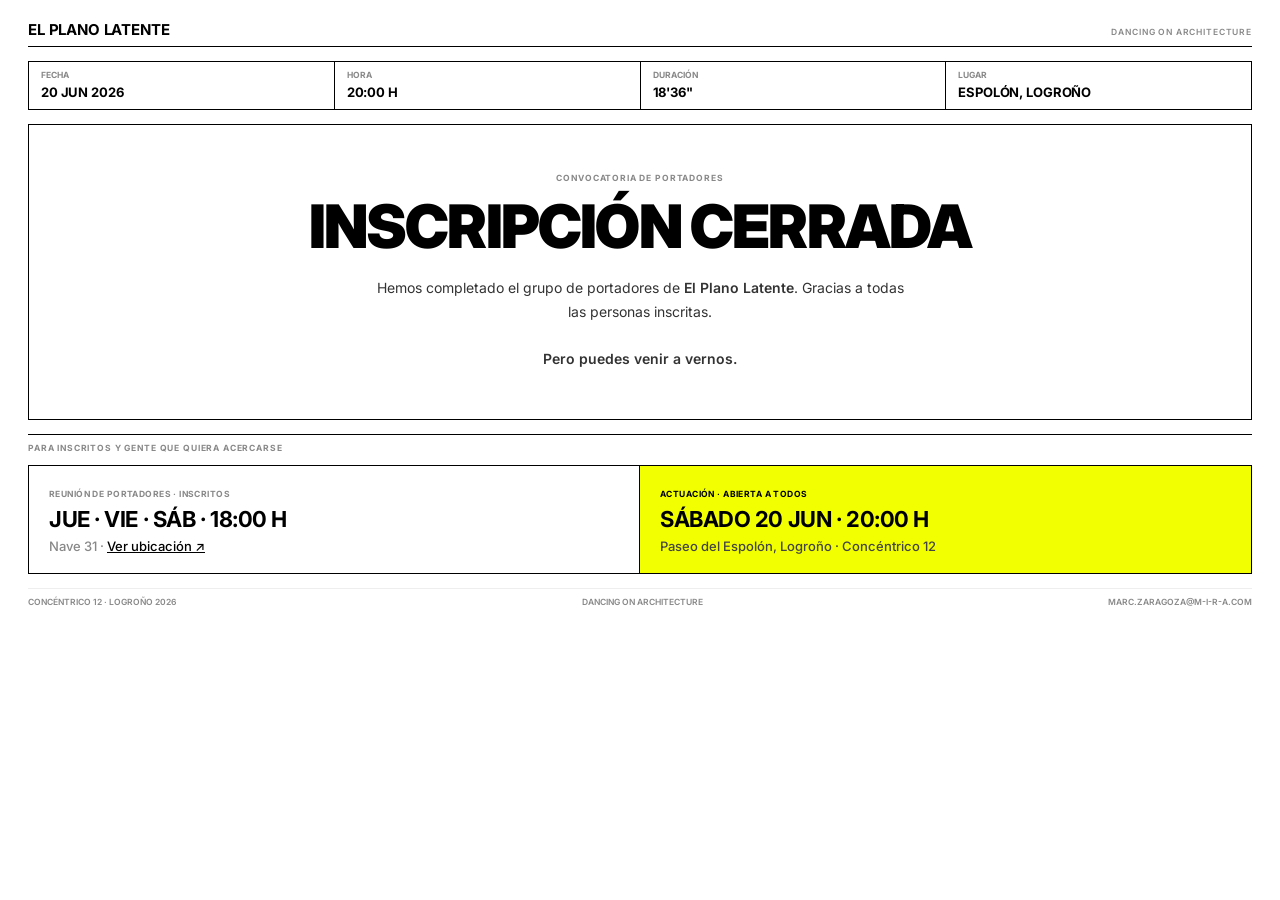
==== inscripcion.html @ 040c135f "Update inscripcion.html cambio a cerrado" ====
<!DOCTYPE html>
<html lang="es">
<head>
  <meta charset="UTF-8"/>
  <meta name="viewport" content="width=device-width, initial-scale=1.0"/>
  <title>EL PLANO LATENTE | Inscripción cerrada</title>
  <meta name="description" content="Concéntrico 12 · 20 junio 2026 · Paseo del Espolón, Logroño"/>
  <link href="https://fonts.googleapis.com/css2?family=Inter:wght@400;500;600;700;900&display=swap" rel="stylesheet">
  <style>
    :root {
      --bg: #ffffff;
      --black: #000000;
      --gray: #888888;
      --accent: #f2ff00;
      --grid-gap: 16px;
      --size-title: 15px;
      --size-meta: 8.5px;
      --size-body: 13px;
    }

    *, *::before, *::after { box-sizing: border-box; margin: 0; padding: 0; }

    html, body { height: 100%; }
    body {
      background: var(--bg);
      color: var(--black);
      font-family: 'Inter', sans-serif;
      font-size: var(--size-body);
      line-height: 1.35;
      padding: 20px 28px;
      -webkit-font-smoothing: antialiased;
      min-height: 100vh;
    }

    .grid {
      display: grid;
      grid-template-columns: repeat(12, 1fr);
      column-gap: var(--grid-gap);
      max-width: 1400px;
      margin: 0 auto;
    }

    /* ── HEADER ── */
    header {
      grid-column: 1 / span 12;
      display: flex;
      justify-content: space-between;
      align-items: baseline;
      margin-bottom: 14px;
      border-bottom: 1px solid var(--black);
      padding-bottom: 6px;
    }
    header h1 {
      font-size: var(--size-title);
      font-weight: 700;
      text-transform: uppercase;
      letter-spacing: -0.01em;
    }
    header a {
      font-size: var(--size-meta);
      font-weight: 600;
      text-transform: uppercase;
      letter-spacing: 0.1em;
      text-decoration: none;
      color: var(--gray);
    }
    header a:hover { color: var(--black); }

    /* ── EVENT META ── */
    .event-meta {
      grid-column: 1 / span 12;
      display: flex;
      margin-bottom: 14px;
      border: 1px solid var(--black);
    }
    .meta-cell {
      flex: 1;
      padding: 8px 12px;
      border-right: 1px solid var(--black);
    }
    .meta-cell:last-child { border-right: none; }
    .meta-key {
      font-size: var(--size-meta);
      font-weight: 700;
      text-transform: uppercase;
      color: var(--gray);
      display: block;
      margin-bottom: 2px;
    }
    .meta-val {
      font-size: 13px;
      font-weight: 700;
      text-transform: uppercase;
      letter-spacing: -0.01em;
    }

    /* ── NOTICE ── */
    .notice {
      grid-column: 1 / span 12;
      border: 1px solid var(--black);
      padding: 48px 32px;
      text-align: center;
      margin-bottom: 14px;
    }
    .notice-meta {
      font-size: var(--size-meta);
      font-weight: 700;
      text-transform: uppercase;
      letter-spacing: 0.1em;
      color: var(--gray);
      margin-bottom: 14px;
    }
    .notice-headline {
      font-size: clamp(34px, 6vw, 60px);
      font-weight: 900;
      letter-spacing: -0.03em;
      line-height: 0.92;
      text-transform: uppercase;
      margin-bottom: 22px;
    }
    .notice-sub {
      font-size: 14px;
      line-height: 1.7;
      color: #333;
      max-width: 540px;
      margin: 0 auto;
      font-weight: 400;
    }
    .notice-sub strong { font-weight: 600; }

    /* ── SECTION HEAD ── */
    .section-head {
      grid-column: 1 / span 12;
      font-size: var(--size-meta);
      font-weight: 700;
      text-transform: uppercase;
      letter-spacing: 0.1em;
      color: var(--gray);
      border-top: 1px solid var(--black);
      padding-top: 8px;
      margin-bottom: 10px;
    }

    /* ── CALENDAR ── */
    .cal {
      grid-column: 1 / span 12;
      display: grid;
      grid-template-columns: 1fr 1fr;
      border: 1px solid var(--black);
      margin-bottom: 14px;
    }
    .cal-card {
      padding: 18px 20px;
      border-right: 1px solid var(--black);
    }
    .cal-card:last-child { border-right: none; }
    .cal-card.accent { background: var(--accent); }
    .cal-tag {
      display: inline-block;
      font-size: var(--size-meta);
      font-weight: 700;
      text-transform: uppercase;
      letter-spacing: 0.05em;
      color: var(--gray);
      margin-bottom: 8px;
    }
    .cal-card.accent .cal-tag { color: var(--black); }
    .cal-when {
      font-size: clamp(17px, 2.6vw, 22px);
      font-weight: 700;
      text-transform: uppercase;
      letter-spacing: -0.02em;
      line-height: 1.05;
      margin-bottom: 6px;
    }
    .cal-where {
      font-size: 13px;
      font-weight: 500;
      color: var(--gray);
      line-height: 1.4;
    }
    .cal-card.accent .cal-where { color: #444; }
    .cal-where a { color: var(--black); text-decoration: underline; }

    /* ── FOOTER ── */
    footer {
      grid-column: 1 / span 12;
      border-top: 1px solid #eee;
      padding-top: 8px;
      display: flex;
      justify-content: space-between;
      gap: 16px;
      font-size: var(--size-meta);
      font-weight: 600;
      text-transform: uppercase;
      color: var(--gray);
      flex-wrap: wrap;
    }
    footer a, footer span {
      color: var(--gray);
      text-decoration: none;
    }
    footer a:hover, footer span:hover { color: var(--black); }

    /* ── MOBILE ── */
    @media (max-width: 900px) {
      body { padding: 16px; }
      .grid { display: block; }
      .event-meta { flex-wrap: wrap; }
      .meta-cell { flex: 1 1 50%; border-bottom: 1px solid var(--black); }
      .meta-cell:nth-child(2) { border-right: none; }
      .meta-cell:last-child { border-bottom: none; flex: 1 1 100%; border-right: none; }
      .notice { padding: 36px 22px; }
      .cal { grid-template-columns: 1fr; }
      .cal-card { border-right: none; border-bottom: 1px solid var(--black); }
      .cal-card:last-child { border-bottom: none; }
      footer { font-size: 8px; }
    }
  </style>
</head>
<body>
<div class="grid">

  <header>
    <h1>El Plano Latente</h1>
    <a href="https://dancing-on-architecture.org">Dancing on Architecture</a>
  </header>

  <div class="event-meta">
    <div class="meta-cell"><span class="meta-key">Fecha</span><span class="meta-val">20 Jun 2026</span></div>
    <div class="meta-cell"><span class="meta-key">Hora</span><span class="meta-val">20:00 h</span></div>
    <div class="meta-cell"><span class="meta-key">Duración</span><span class="meta-val">18'36"</span></div>
    <div class="meta-cell"><span class="meta-key">Lugar</span><span class="meta-val">Espolón, Logroño</span></div>
  </div>

  <div class="notice">
    <div class="notice-meta">Convocatoria de portadores</div>
    <div class="notice-headline">Inscripción cerrada</div>
    <p class="notice-sub">
      Hemos completado el grupo de portadores de <strong>El Plano Latente</strong>.
      Gracias a todas las personas inscritas.<br><br>
      <strong>Pero puedes venir a vernos.</strong>
    </p>
  </div>

  <div class="section-head">Para inscritos y gente que quiera acercarse</div>

  <div class="cal">
    <div class="cal-card">
      <span class="cal-tag">Reunión de portadores · Inscritos</span>
      <div class="cal-when">Jue · Vie · Sáb · 18:00 h</div>
      <div class="cal-where">Nave 31 · <a href="https://maps.app.goo.gl/hXmmwN7nHESbYDYY7" target="_blank" rel="noopener">Ver ubicación ↗</a></div>
    </div>
    <div class="cal-card accent">
      <span class="cal-tag">Actuación · Abierta a todos</span>
      <div class="cal-when">Sábado 20 jun · 20:00 h</div>
      <div class="cal-where">Paseo del Espolón, Logroño · Concéntrico 12</div>
    </div>
  </div>

  <footer>
    <span>Concéntrico 12 · Logroño 2026</span>
    <a href="https://dancing-on-architecture.org" target="_blank">Dancing on Architecture</a>
    <a href="mailto:marc.zaragoza@m-i-r-a.com">marc.zaragoza@m-i-r-a.com</a>
  </footer>

</div>
</body>
</html>
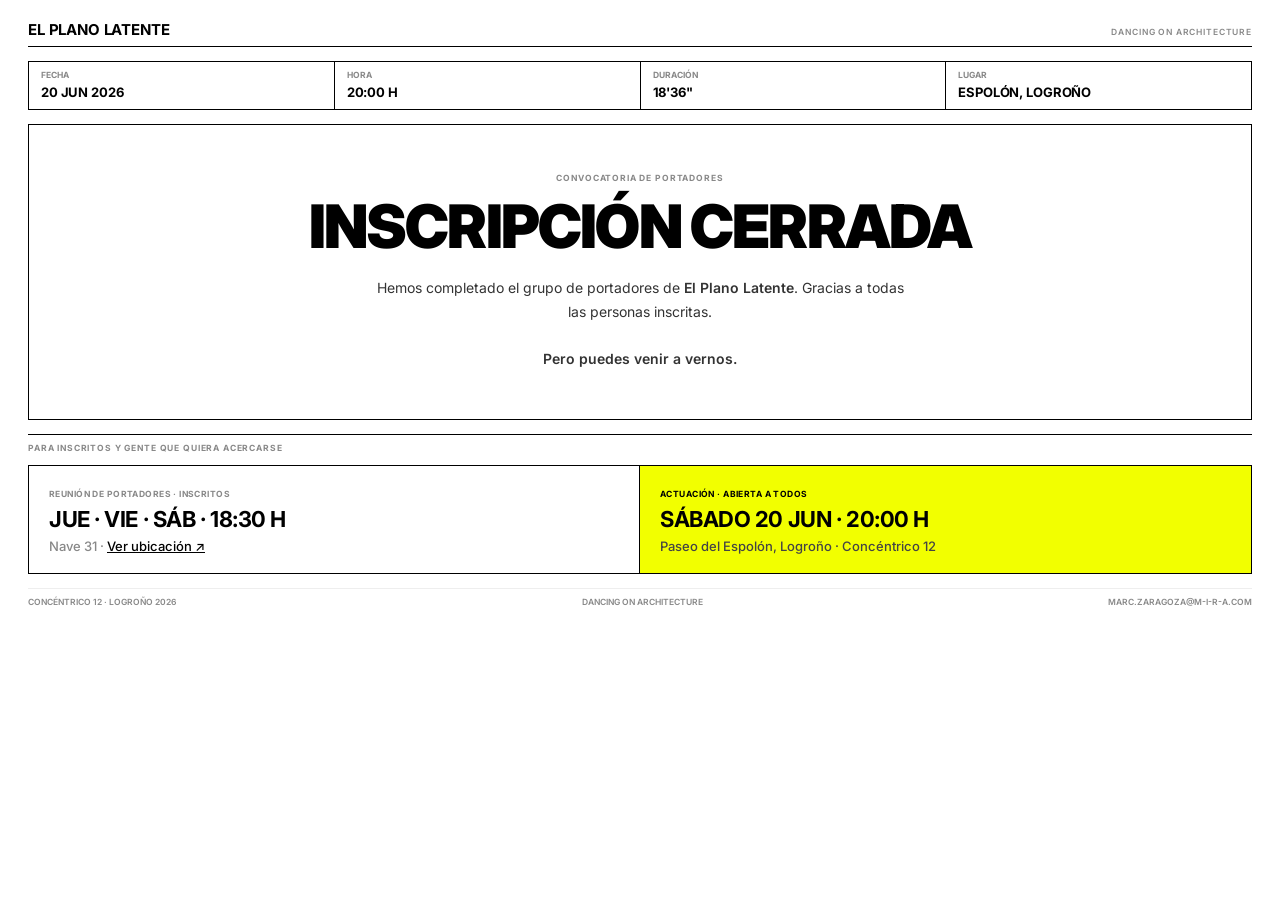
==== commit 2fb6e086: "Update inscripcion.html" ====
--- a/inscripcion.html
+++ b/inscripcion.html
@@ -248,7 +248,7 @@
   <div class="cal">
     <div class="cal-card">
       <span class="cal-tag">Reunión de portadores · Inscritos</span>
-      <div class="cal-when">Jue · Vie · Sáb · 18:00 h</div>
+      <div class="cal-when">Jue · Vie · Sáb · 18:30 h</div>
       <div class="cal-where">Nave 31 · <a href="https://maps.app.goo.gl/hXmmwN7nHESbYDYY7" target="_blank" rel="noopener">Ver ubicación ↗</a></div>
     </div>
     <div class="cal-card accent">
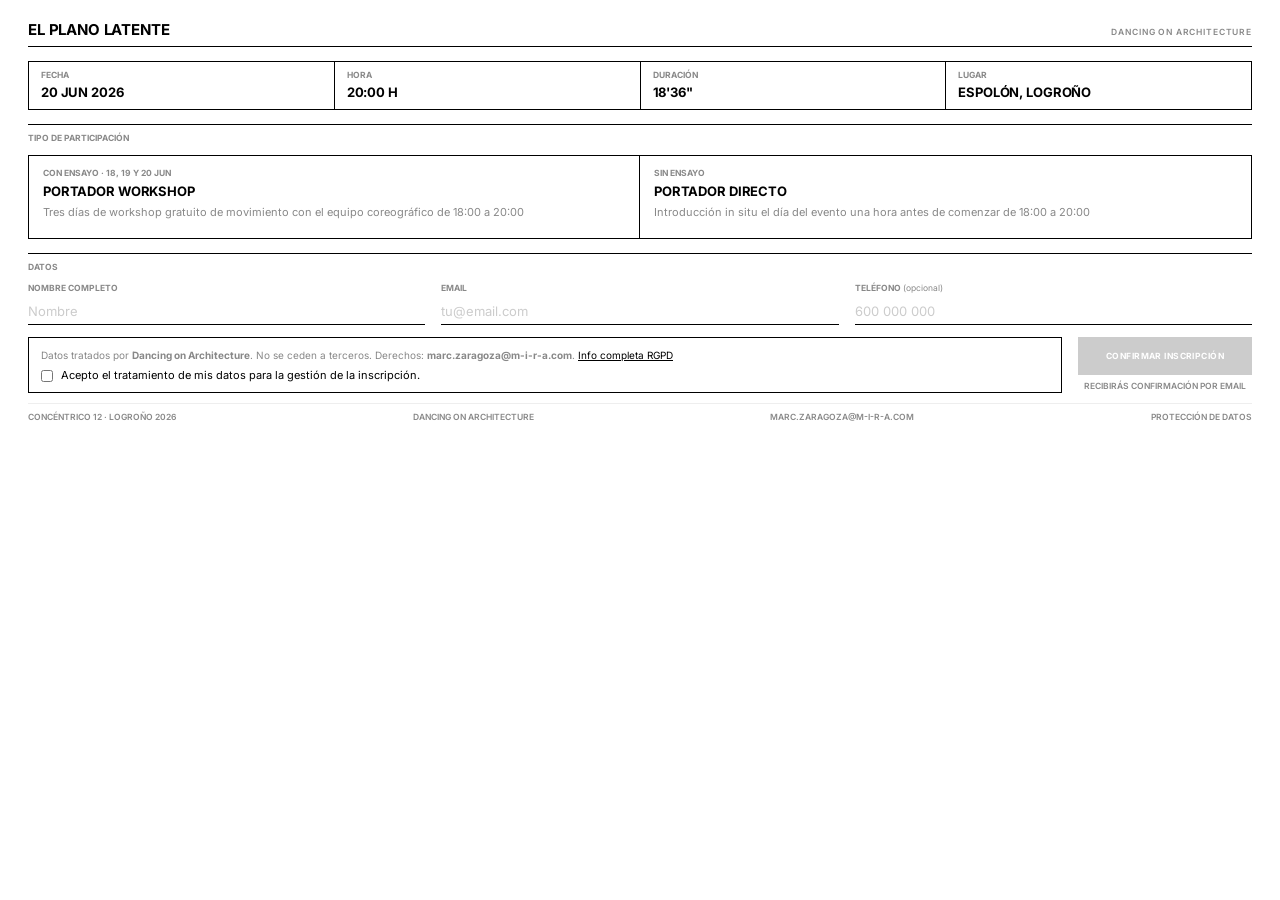
==== commit 5d133249: "Update inscripcion.html back" ====
--- a/inscripcion.html
+++ b/inscripcion.html
@@ -3,8 +3,14 @@
 <head>
   <meta charset="UTF-8"/>
   <meta name="viewport" content="width=device-width, initial-scale=1.0"/>
-  <title>EL PLANO LATENTE | Inscripción cerrada</title>
-  <meta name="description" content="Concéntrico 12 · 20 junio 2026 · Paseo del Espolón, Logroño"/>
+  <title>EL PLANO LATENTE | Portadores</title>
+  <meta name="description" content="Inscripción — Concéntrico 12 · 20 junio 2026 · Paseo del Espolón, Logroño"/>
+  <script>
+    const APPS_SCRIPT_URL = 'https://script.google.com/macros/s/AKfycbybswPKCXy6CXrxWcbvGqTxbf-0scex8agmrEouH7nGbx5sKmSL0A-WJOlYk0o5Iak/exec';
+    const RESPONSABLE = { nombre:'Marc Zaragoza', org:'Dancing on Architecture', email:'marc.zaragoza@m-i-r-a.com', dir:'Barcelona, España' };
+    const MAX_PLAZAS = 100;
+    const FECHAS_WORKSHOP = '19 y 20 de junio';
+  </script>
   <link href="https://fonts.googleapis.com/css2?family=Inter:wght@400;500;600;700;900&display=swap" rel="stylesheet">
   <style>
     :root {
@@ -94,93 +100,233 @@
       letter-spacing: -0.01em;
     }
 
-    /* ── NOTICE ── */
-    .notice {
+    /* ── SECTION HEAD ── */
+    .section-head {
+      font-size: var(--size-meta);
+      font-weight: 700;
+      text-transform: uppercase;
+      color: var(--gray);
+      border-top: 1px solid var(--black);
+      padding-top: 8px;
+      margin-bottom: 10px;
+    }
+
+    /* ── TYPE CARDS ── */
+    .type-wrap {
+      grid-column: 1 / span 12;
+      margin-bottom: 14px;
+    }
+    .type-row {
+      display: grid;
+      grid-template-columns: 1fr 1fr;
+      border: 1px solid var(--black);
+    }
+    .type-card {
+      padding: 12px 14px;
+      border-right: 1px solid var(--black);
+      cursor: pointer;
+      transition: background 0.15s;
+    }
+    .type-card:last-child { border-right: none; }
+    .type-card:hover { background: #f8f8f8; }
+    .type-card.sel { background: var(--black); }
+
+    .tc-tag {
+      font-size: var(--size-meta);
+      font-weight: 700;
+      text-transform: uppercase;
+      color: var(--gray);
+      display: block;
+      margin-bottom: 4px;
+    }
+    .tc-name {
+      font-size: 13px;
+      font-weight: 700;
+      text-transform: uppercase;
+      letter-spacing: -0.01em;
+      margin-bottom: 4px;
+    }
+    .type-card.sel .tc-name { color: #fff; }
+    .tc-desc {
+      font-size: 11px;
+      color: var(--gray);
+      line-height: 1.35;
+      margin-bottom: 6px;
+    }
+    .type-card.sel .tc-desc { color: #aaa; }
+    .tc-gift {
+      display: inline-block;
+      background: var(--accent);
+      padding: 1px 6px;
+      font-size: var(--size-meta);
+      font-weight: 700;
+      text-transform: uppercase;
+      letter-spacing: 0.05em;
+      color: var(--black);
+    }
+
+    /* ── FIELDS ── */
+    .form-block {
+      grid-column: 1 / span 12;
+      margin-bottom: 12px;
+    }
+    .fields-row {
+      display: grid;
+      grid-template-columns: 1fr 1fr 1fr;
+      gap: 16px;
+    }
+    .field-label {
+      display: block;
+      font-size: var(--size-meta);
+      font-weight: 700;
+      text-transform: uppercase;
+      color: var(--gray);
+      margin-bottom: 3px;
+    }
+    .field-label .opt { color: var(--gray); font-weight: 400; text-transform: none; letter-spacing: 0; }
+
+    input[type=text], input[type=email], input[type=tel] {
+      width: 100%;
+      background: transparent;
+      border: none;
+      border-bottom: 1px solid var(--black);
+      color: var(--black);
+      font-family: 'Inter', sans-serif;
+      font-size: var(--size-body);
+      font-weight: 400;
+      padding: 5px 0;
+      outline: none;
+    }
+    input::placeholder { color: #ccc; }
+
+    /* ── CONSENT + SUBMIT ── */
+    .bottom-row {
+      grid-column: 1 / span 12;
+      display: grid;
+      grid-template-columns: 1fr auto;
+      gap: 16px;
+      align-items: stretch;
+      margin-bottom: 10px;
+    }
+
+    .consent-wrap {
+      border: 1px solid var(--black);
+      padding: 10px 12px;
+      display: flex;
+      flex-direction: column;
+      justify-content: space-between;
+      gap: 6px;
+    }
+    .consent-text {
+      font-size: 10px;
+      color: var(--gray);
+      line-height: 1.4;
+    }
+    .consent-text a { color: var(--black); text-decoration: underline; cursor: pointer; }
+    .check-row { display: flex; align-items: flex-start; gap: 8px; cursor: pointer; }
+    .check-row input[type=checkbox] { width: 12px; height: 12px; margin-top: 2px; flex-shrink: 0; accent-color: var(--black); cursor: pointer; }
+    .check-text { font-size: 11px; color: var(--black); line-height: 1.35; }
+
+    .submit-wrap {
+      display: flex;
+      flex-direction: column;
+      justify-content: center;
+      align-items: stretch;
+      gap: 6px;
+    }
+    .btn-submit {
+      background: var(--black);
+      border: none;
+      color: #fff;
+      font-family: 'Inter', sans-serif;
+      font-size: var(--size-meta);
+      font-weight: 700;
+      text-transform: uppercase;
+      letter-spacing: 0.05em;
+      padding: 14px 28px;
+      cursor: pointer;
+      transition: background 0.2s;
+      white-space: nowrap;
+    }
+    .btn-submit:hover:not(:disabled) { background: #333; }
+    .btn-submit:disabled { background: #ccc; cursor: not-allowed; }
+    .submit-note {
+      font-size: var(--size-meta);
+      font-weight: 600;
+      text-transform: uppercase;
+      color: var(--gray);
+      text-align: center;
+    }
+
+    /* ── ERR ── */
+    .err {
+      font-size: var(--size-meta);
+      font-weight: 700;
+      text-transform: uppercase;
+      color: #c00;
+      margin-top: 2px;
+      display: none;
+    }
+
+    /* ── STATES ── */
+    #state-sending, #state-ok, #state-error { display: none; }
+    .state-block {
       grid-column: 1 / span 12;
       border: 1px solid var(--black);
-      padding: 48px 32px;
+      padding: 40px 32px;
       text-align: center;
-      margin-bottom: 14px;
-    }
-    .notice-meta {
-      font-size: var(--size-meta);
-      font-weight: 700;
-      text-transform: uppercase;
-      letter-spacing: 0.1em;
-      color: var(--gray);
-      margin-bottom: 14px;
-    }
-    .notice-headline {
-      font-size: clamp(34px, 6vw, 60px);
+      margin-bottom: 12px;
+    }
+    .state-meta {
+      font-size: var(--size-meta);
+      font-weight: 700;
+      text-transform: uppercase;
+      color: var(--gray);
+      margin-bottom: 10px;
+    }
+    .ok-headline {
+      font-size: clamp(32px, 5vw, 48px);
       font-weight: 900;
       letter-spacing: -0.03em;
-      line-height: 0.92;
-      text-transform: uppercase;
-      margin-bottom: 22px;
-    }
-    .notice-sub {
+      line-height: 0.95;
+      text-transform: uppercase;
+      margin: 18px 0 14px;
+    }
+    .ok-body {
       font-size: 14px;
       line-height: 1.7;
       color: #333;
-      max-width: 540px;
-      margin: 0 auto;
+      max-width: 520px;
+      margin: 0 auto 20px;
       font-weight: 400;
     }
-    .notice-sub strong { font-weight: 600; }
-
-    /* ── SECTION HEAD ── */
-    .section-head {
-      grid-column: 1 / span 12;
-      font-size: var(--size-meta);
-      font-weight: 700;
-      text-transform: uppercase;
+    .ok-body strong { font-weight: 600; }
+    .ok-meta {
+      font-size: var(--size-meta);
+      font-weight: 700;
+      text-transform: uppercase;
+      color: var(--gray);
       letter-spacing: 0.1em;
-      color: var(--gray);
-      border-top: 1px solid var(--black);
-      padding-top: 8px;
-      margin-bottom: 10px;
-    }
-
-    /* ── CALENDAR ── */
-    .cal {
-      grid-column: 1 / span 12;
-      display: grid;
-      grid-template-columns: 1fr 1fr;
-      border: 1px solid var(--black);
-      margin-bottom: 14px;
-    }
-    .cal-card {
-      padding: 18px 20px;
-      border-right: 1px solid var(--black);
-    }
-    .cal-card:last-child { border-right: none; }
-    .cal-card.accent { background: var(--accent); }
-    .cal-tag {
+    }
+    .ws-ok {
       display: inline-block;
+      background: var(--accent);
+      padding: 4px 12px;
       font-size: var(--size-meta);
       font-weight: 700;
       text-transform: uppercase;
       letter-spacing: 0.05em;
-      color: var(--gray);
-      margin-bottom: 8px;
-    }
-    .cal-card.accent .cal-tag { color: var(--black); }
-    .cal-when {
-      font-size: clamp(17px, 2.6vw, 22px);
-      font-weight: 700;
-      text-transform: uppercase;
-      letter-spacing: -0.02em;
-      line-height: 1.05;
-      margin-bottom: 6px;
-    }
-    .cal-where {
-      font-size: 13px;
-      font-weight: 500;
-      color: var(--gray);
-      line-height: 1.4;
-    }
-    .cal-card.accent .cal-where { color: #444; }
-    .cal-where a { color: var(--black); text-decoration: underline; }
+      margin-top: 14px;
+    }
+    .spinner {
+      width: 20px; height: 20px;
+      border: 2px solid #eee;
+      border-top-color: var(--black);
+      border-radius: 50%;
+      animation: spin .7s linear infinite;
+      margin: 0 auto 10px;
+    }
+    @keyframes spin { to { transform: rotate(360deg); } }
 
     /* ── FOOTER ── */
     footer {
@@ -199,8 +345,37 @@
     footer a, footer span {
       color: var(--gray);
       text-decoration: none;
+      cursor: pointer;
     }
     footer a:hover, footer span:hover { color: var(--black); }
+
+    /* ── MODAL ── */
+    .modal-overlay {
+      display: none; position: fixed; inset: 0;
+      background: rgba(0,0,0,.7); z-index: 50;
+      overflow-y: auto; padding: 40px 20px;
+    }
+    .modal-overlay.open { display: flex; align-items: flex-start; justify-content: center; }
+    .modal {
+      background: #fff;
+      max-width: 560px; width: 100%;
+      padding: 32px; margin: auto;
+      position: relative;
+      border: 1px solid var(--black);
+    }
+    .modal-close {
+      position: absolute; top: 12px; right: 12px;
+      font-size: var(--size-meta); font-weight: 700;
+      text-transform: uppercase; cursor: pointer;
+      border: none; border-bottom: 1px solid var(--black);
+      background: none; font-family: 'Inter', sans-serif;
+    }
+    .modal h2 { font-size: var(--size-title); font-weight: 700; text-transform: uppercase; margin-bottom: 16px; letter-spacing: -0.01em; }
+    .modal h3 { font-size: var(--size-meta); font-weight: 700; text-transform: uppercase; color: var(--gray); margin: 14px 0 4px; border-top: 1px solid #eee; padding-top: 8px; }
+    .modal p, .modal li { font-size: 12px; line-height: 1.6; color: #333; }
+    .modal ul { padding-left: 16px; }
+    .modal li { margin-bottom: 2px; }
+    .modal a { color: var(--black); }
 
     /* ── MOBILE ── */
     @media (max-width: 900px) {
@@ -210,10 +385,12 @@
       .meta-cell { flex: 1 1 50%; border-bottom: 1px solid var(--black); }
       .meta-cell:nth-child(2) { border-right: none; }
       .meta-cell:last-child { border-bottom: none; flex: 1 1 100%; border-right: none; }
-      .notice { padding: 36px 22px; }
-      .cal { grid-template-columns: 1fr; }
-      .cal-card { border-right: none; border-bottom: 1px solid var(--black); }
-      .cal-card:last-child { border-bottom: none; }
+      .type-row { grid-template-columns: 1fr; }
+      .type-card { border-right: none; border-bottom: 1px solid var(--black); }
+      .type-card:last-child { border-bottom: none; }
+      .fields-row { grid-template-columns: 1fr; gap: 10px; }
+      .bottom-row { grid-template-columns: 1fr; }
+      .submit-wrap { order: -1; }
       footer { font-size: 8px; }
     }
   </style>
@@ -233,28 +410,102 @@
     <div class="meta-cell"><span class="meta-key">Lugar</span><span class="meta-val">Espolón, Logroño</span></div>
   </div>
 
-  <div class="notice">
-    <div class="notice-meta">Convocatoria de portadores</div>
-    <div class="notice-headline">Inscripción cerrada</div>
-    <p class="notice-sub">
-      Hemos completado el grupo de portadores de <strong>El Plano Latente</strong>.
-      Gracias a todas las personas inscritas.<br><br>
-      <strong>Pero puedes venir a vernos.</strong>
-    </p>
+  <!-- FORM -->
+  <div id="form-body" style="display:contents">
+
+    <div class="type-wrap">
+      <div class="section-head">Tipo de participación</div>
+      <div class="type-row">
+        <div class="type-card" id="card-ws" onclick="selectType('workshop')">
+          <span class="tc-tag">Con ensayo · 18, 19 y 20 jun</span>
+          <div class="tc-name">Portador Workshop</div>
+          <div class="tc-desc">Tres días de workshop gratuito de movimiento con el equipo coreográfico de 18:00 a 20:00</div>
+        </div>
+        <div class="type-card" id="card-dir" onclick="selectType('directo')">
+          <span class="tc-tag">Sin ensayo</span>
+          <div class="tc-name">Portador Directo</div>
+          <div class="tc-desc">Introducción in situ el día del evento una hora antes de comenzar de 18:00 a 20:00</div>
+        </div>
+      </div>
+      <div class="err" id="err-tipo"></div>
+    </div>
+
+    <div class="form-block">
+      <div class="section-head">Datos</div>
+      <div class="fields-row">
+        <div>
+          <label class="field-label">Nombre completo</label>
+          <input type="text" id="inp-nombre" placeholder="Nombre" autocomplete="name"/>
+          <div class="err" id="err-nombre"></div>
+        </div>
+        <div>
+          <label class="field-label">Email</label>
+          <input type="email" id="inp-email" placeholder="tu@email.com" autocomplete="email"/>
+          <div class="err" id="err-email"></div>
+        </div>
+        <div>
+          <label class="field-label">Teléfono <span class="opt">(opcional)</span></label>
+          <input type="tel" id="inp-tel" placeholder="600 000 000" autocomplete="tel"/>
+        </div>
+      </div>
+      <!-- Honeypot anti-bots: invisible para humanos -->
+      <div style="position:absolute;left:-9999px;top:-9999px;opacity:0;pointer-events:none" aria-hidden="true">
+        <label>Web <input type="text" id="hp-website" tabindex="-1" autocomplete="off"/></label>
+      </div>
+      <div class="err" id="err-contact"></div>
+    </div>
+
+    <div class="bottom-row">
+      <div class="consent-wrap">
+        <p class="consent-text">
+          Datos tratados por <strong id="txt-responsable"></strong>. No se ceden a terceros. Derechos: <strong id="txt-email"></strong>. <a onclick="openModal()">Info completa RGPD</a>
+        </p>
+        <label class="check-row">
+          <input type="checkbox" id="chk-consent" onchange="toggleSubmit()"/>
+          <span class="check-text">Acepto el tratamiento de mis datos para la gestión de la inscripción.</span>
+        </label>
+        <div class="err" id="err-consent"></div>
+      </div>
+      <div class="submit-wrap">
+        <button class="btn-submit" id="btn-submit" onclick="doSubmit()" disabled>Confirmar inscripción</button>
+        <span class="submit-note">Recibirás confirmación por email</span>
+      </div>
+    </div>
+
   </div>
 
-  <div class="section-head">Para inscritos y gente que quiera acercarse</div>
-
-  <div class="cal">
-    <div class="cal-card">
-      <span class="cal-tag">Reunión de portadores · Inscritos</span>
-      <div class="cal-when">Jue · Vie · Sáb · 18:30 h</div>
-      <div class="cal-where">Nave 31 · <a href="https://maps.app.goo.gl/hXmmwN7nHESbYDYY7" target="_blank" rel="noopener">Ver ubicación ↗</a></div>
+  <!-- Enviando -->
+  <div id="state-sending">
+    <div class="state-block">
+      <div class="spinner"></div>
+      <div class="state-meta">Registrando…</div>
     </div>
-    <div class="cal-card accent">
-      <span class="cal-tag">Actuación · Abierta a todos</span>
-      <div class="cal-when">Sábado 20 jun · 20:00 h</div>
-      <div class="cal-where">Paseo del Espolón, Logroño · Concéntrico 12</div>
+  </div>
+
+  <!-- Éxito -->
+  <div id="state-ok">
+    <div class="state-block">
+      <div class="state-meta">Inscripción confirmada</div>
+      <h2 class="ok-headline" id="suc-headline">Gracias</h2>
+      <p class="ok-body" id="suc-body">
+        Gracias por unirte al <strong>Plano Latente</strong>.<br>
+        Actualmente estás en lista de espera porque ya hemos alcanzado el límite de inscritos.<br>
+Si queda alguna plaza libre para participar en la acción<br>
+que dinamizará el Paseo del Espolón, te avisaremos de inmediato.<br><br>
+Te escribiremos por email con cualquier novedad sobre la convocatoria,<br>
+el punto de encuentro y horario exacto del ensayo.
+      </p>
+      <div class="ok-meta">20 Jun 2026 · Espolón, Logroño</div>
+      <div class="ws-ok" id="ws-ok" style="display:none">Workshop: <span id="ws-fechas-ok"></span></div>
+    </div>
+  </div>
+
+  <!-- Error -->
+  <div id="state-error">
+    <div class="state-block">
+      <div class="state-meta">Error</div>
+      <p class="ok-body">Ha ocurrido un error. Por favor, inténtalo de nuevo.</p>
+      <button class="btn-submit" onclick="resetForm()">Reintentar</button>
     </div>
   </div>
 
@@ -262,8 +513,126 @@
     <span>Concéntrico 12 · Logroño 2026</span>
     <a href="https://dancing-on-architecture.org" target="_blank">Dancing on Architecture</a>
     <a href="mailto:marc.zaragoza@m-i-r-a.com">marc.zaragoza@m-i-r-a.com</a>
+    <span onclick="openModal()">Protección de datos</span>
   </footer>
 
 </div>
+
+<!-- MODAL PRIVACIDAD -->
+<div class="modal-overlay" id="modal" onclick="if(event.target.id==='modal')closeModal()">
+  <div class="modal">
+    <button class="modal-close" onclick="closeModal()">[ Cerrar ]</button>
+    <h2>Protección de Datos</h2>
+    <p>RGPD (UE) 2016/679 y LOPDGDD 3/2018:</p>
+    <h3>Responsable</h3><p id="modal-responsable"></p>
+    <h3>Finalidad</h3><p>Gestión de la inscripción en El Plano Latente (Concéntrico 12, 20 junio 2026).</p>
+    <h3>Base legal</h3><p>Consentimiento explícito (art. 6.1.a RGPD). Puede retirarlo en cualquier momento.</p>
+    <h3>Datos tratados</h3>
+    <ul>
+      <li>Nombre completo</li>
+      <li>Email y/o teléfono</li>
+      <li>Tipo de participación</li>
+      <li>Fecha y hora de inscripción</li>
+    </ul>
+    <h3>Destinatarios</h3><p>Google Sheets (Google LLC) bajo Cláusulas Contractuales Tipo UE. No se ceden a terceros con fines comerciales.</p>
+    <h3>Conservación</h3><p>Hasta 30 días tras el evento (20 julio 2026).</p>
+    <h3>Derechos</h3>
+    <ul>
+      <li>Acceso, Rectificación y Supresión</li>
+      <li>Oposición, Portabilidad y Limitación</li>
+    </ul>
+    <p>Escribe a <strong id="modal-email"></strong> — asunto "Derechos RGPD". Reclamaciones: <a href="https://www.aepd.es" target="_blank">AEPD</a>.</p>
+  </div>
+</div>
+
+<script>
+  document.getElementById('txt-responsable').textContent  = RESPONSABLE.org;
+  document.getElementById('txt-email').textContent        = RESPONSABLE.email;
+  document.getElementById('modal-responsable').textContent= RESPONSABLE.nombre+' / '+RESPONSABLE.org+' — '+RESPONSABLE.dir+' — '+RESPONSABLE.email;
+  document.getElementById('modal-email').textContent      = RESPONSABLE.email;
+  document.getElementById('ws-fechas-ok').textContent     = FECHAS_WORKSHOP;
+
+  let tipo = '';
+  const openedAt = Date.now();
+
+  function selectType(t){
+    tipo = t;
+    document.getElementById('card-ws').classList.toggle('sel', t==='workshop');
+    document.getElementById('card-dir').classList.toggle('sel', t==='directo');
+    setErr('err-tipo','');
+  }
+  function toggleSubmit(){
+    document.getElementById('btn-submit').disabled = !document.getElementById('chk-consent').checked;
+  }
+  function setErr(id,msg){
+    const e = document.getElementById(id);
+    if(!e) return;
+    e.textContent = msg;
+    e.style.display = msg ? 'block' : 'none';
+  }
+  function showState(s){
+    document.getElementById('form-body').style.display = s==='form' ? 'contents' : 'none';
+    ['state-sending','state-ok','state-error'].forEach(id => {
+      document.getElementById(id).style.display = id===s ? 'contents' : 'none';
+    });
+  }
+  function resetForm(){ showState('form'); }
+
+  function validate(){
+    let ok = true;
+    if(!tipo){ setErr('err-tipo','Elige cómo quieres participar'); ok=false; } else setErr('err-tipo','');
+    const nombre = document.getElementById('inp-nombre').value.trim();
+    if(!nombre){ setErr('err-nombre','Requerido'); ok=false; } else setErr('err-nombre','');
+    const email = document.getElementById('inp-email').value.trim();
+    const tel = document.getElementById('inp-tel').value.trim();
+    setErr('err-email',''); setErr('err-contact','');
+    if(!email && !tel){ setErr('err-contact','Introduce email o teléfono'); ok=false; }
+    else if(email && !/\S+@\S+\.\S+/.test(email)){ setErr('err-email','Email no válido'); ok=false; }
+    if(!document.getElementById('chk-consent').checked){ setErr('err-consent','Requerido'); ok=false; } else setErr('err-consent','');
+    return ok;
+  }
+
+  async function doSubmit(){
+    if(!validate()){
+      const e = document.querySelector('.err[style*="block"]');
+      if(e) e.scrollIntoView({behavior:'smooth',block:'center'});
+      return;
+    }
+    showState('state-sending');
+    const payload = {
+      nombre: document.getElementById('inp-nombre').value.trim(),
+      email: document.getElementById('inp-email').value.trim(),
+      telefono: document.getElementById('inp-tel').value.trim(),
+      tipo, consentimiento: true,
+      ts: new Date().toISOString(),
+      hp: document.getElementById('hp-website').value,
+      elapsed: Date.now() - openedAt
+    };
+    try{
+      const data = await (await fetch(APPS_SCRIPT_URL, { method:'POST', body: JSON.stringify(payload) })).json();
+      if(data.ok){
+        const first = payload.nombre.split(' ')[0];
+        if(data.updated){
+          document.getElementById('suc-headline').textContent = 'Datos actualizados, ' + first;
+          document.getElementById('suc-body').innerHTML =
+            'Tu inscripción se ha actualizado correctamente.<br>' +
+            'Nos vemos el 20 de junio en el Paseo del Espolón.';
+        } else {
+          document.getElementById('suc-headline').textContent = 'Gracias, ' + first;
+        }
+        if(tipo === 'workshop') document.getElementById('ws-ok').style.display = 'inline-block';
+        showState('state-ok');
+        window.scrollTo({ top:0, behavior:'smooth' });
+      } else {
+        showState('state-error');
+      }
+    } catch {
+      showState('state-error');
+    }
+  }
+
+  function openModal(){ document.getElementById('modal').classList.add('open'); }
+  function closeModal(){ document.getElementById('modal').classList.remove('open'); }
+</script>
 </body>
 </html>
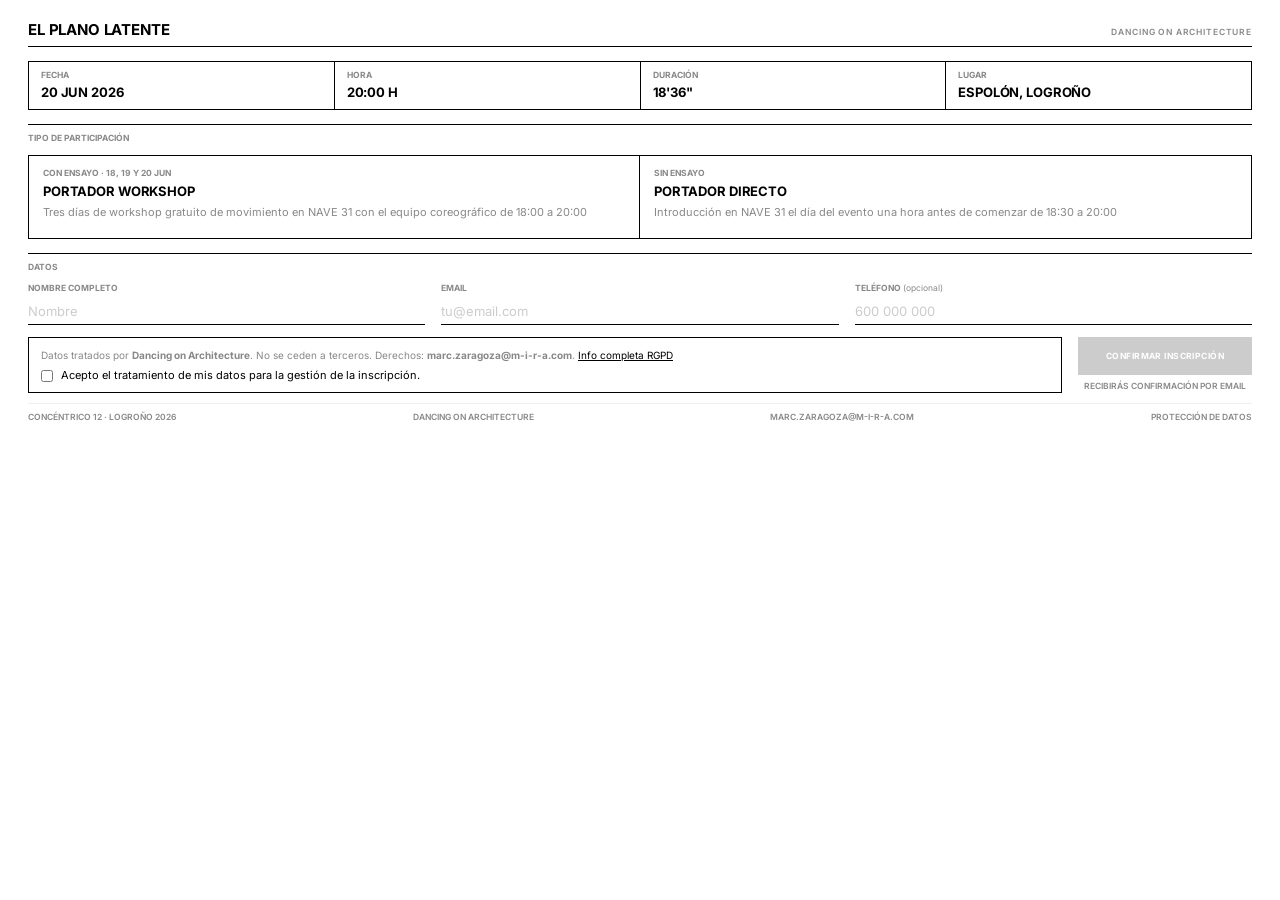
==== commit b144ebc3: "Update inscripcion.html" ====
--- a/inscripcion.html
+++ b/inscripcion.html
@@ -419,12 +419,12 @@
         <div class="type-card" id="card-ws" onclick="selectType('workshop')">
           <span class="tc-tag">Con ensayo · 18, 19 y 20 jun</span>
           <div class="tc-name">Portador Workshop</div>
-          <div class="tc-desc">Tres días de workshop gratuito de movimiento con el equipo coreográfico de 18:00 a 20:00</div>
+          <div class="tc-desc">Tres días de workshop gratuito de movimiento en NAVE 31 con el equipo coreográfico de 18:00 a 20:00</div>
         </div>
         <div class="type-card" id="card-dir" onclick="selectType('directo')">
           <span class="tc-tag">Sin ensayo</span>
           <div class="tc-name">Portador Directo</div>
-          <div class="tc-desc">Introducción in situ el día del evento una hora antes de comenzar de 18:00 a 20:00</div>
+          <div class="tc-desc">Introducción en NAVE 31 el día del evento una hora antes de comenzar de 18:30 a 20:00</div>
         </div>
       </div>
       <div class="err" id="err-tipo"></div>
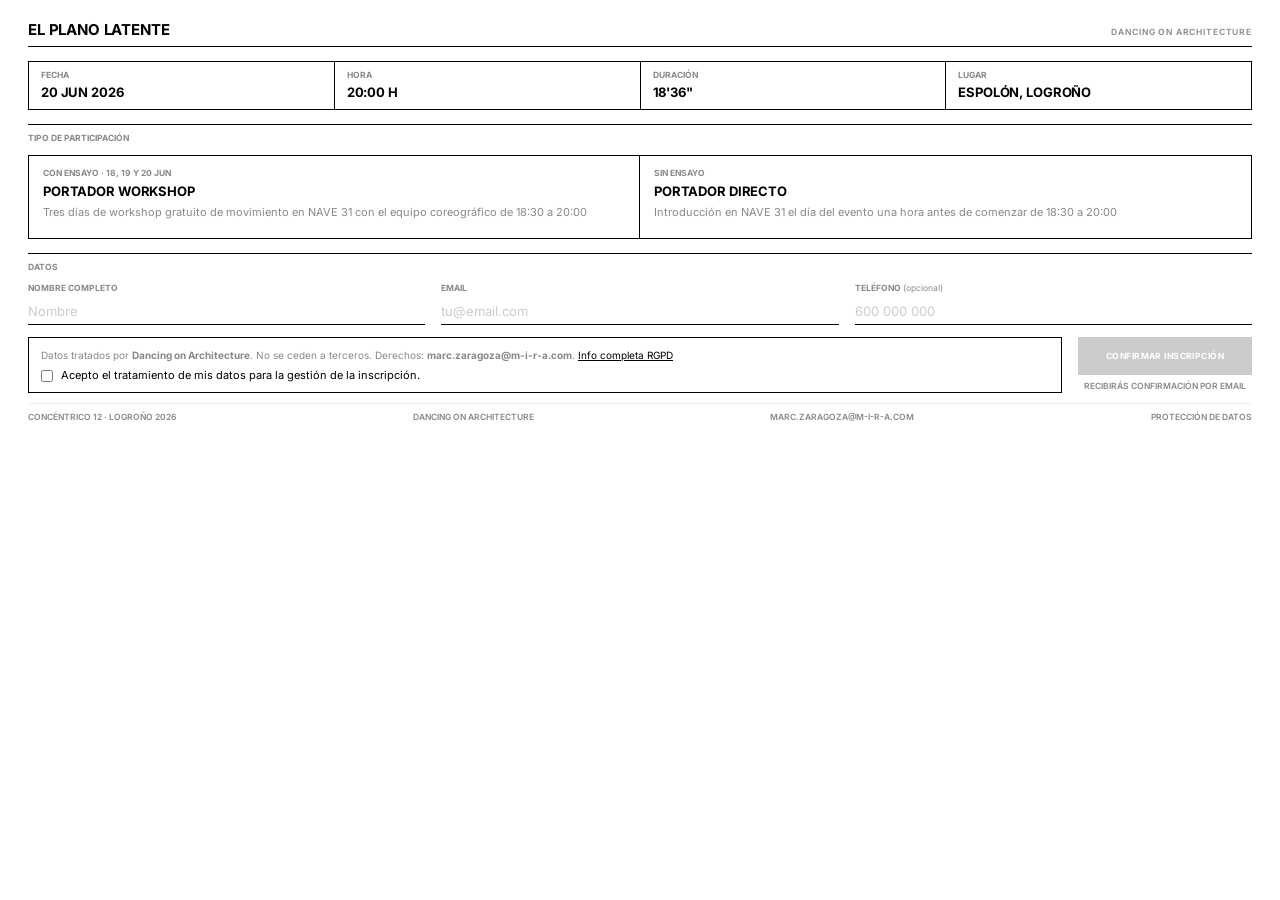
==== commit 5ad6eb92: "Update inscripcion.html" ====
--- a/inscripcion.html
+++ b/inscripcion.html
@@ -419,7 +419,7 @@
         <div class="type-card" id="card-ws" onclick="selectType('workshop')">
           <span class="tc-tag">Con ensayo · 18, 19 y 20 jun</span>
           <div class="tc-name">Portador Workshop</div>
-          <div class="tc-desc">Tres días de workshop gratuito de movimiento en NAVE 31 con el equipo coreográfico de 18:00 a 20:00</div>
+          <div class="tc-desc">Tres días de workshop gratuito de movimiento en NAVE 31 con el equipo coreográfico de 18:30 a 20:00</div>
         </div>
         <div class="type-card" id="card-dir" onclick="selectType('directo')">
           <span class="tc-tag">Sin ensayo</span>
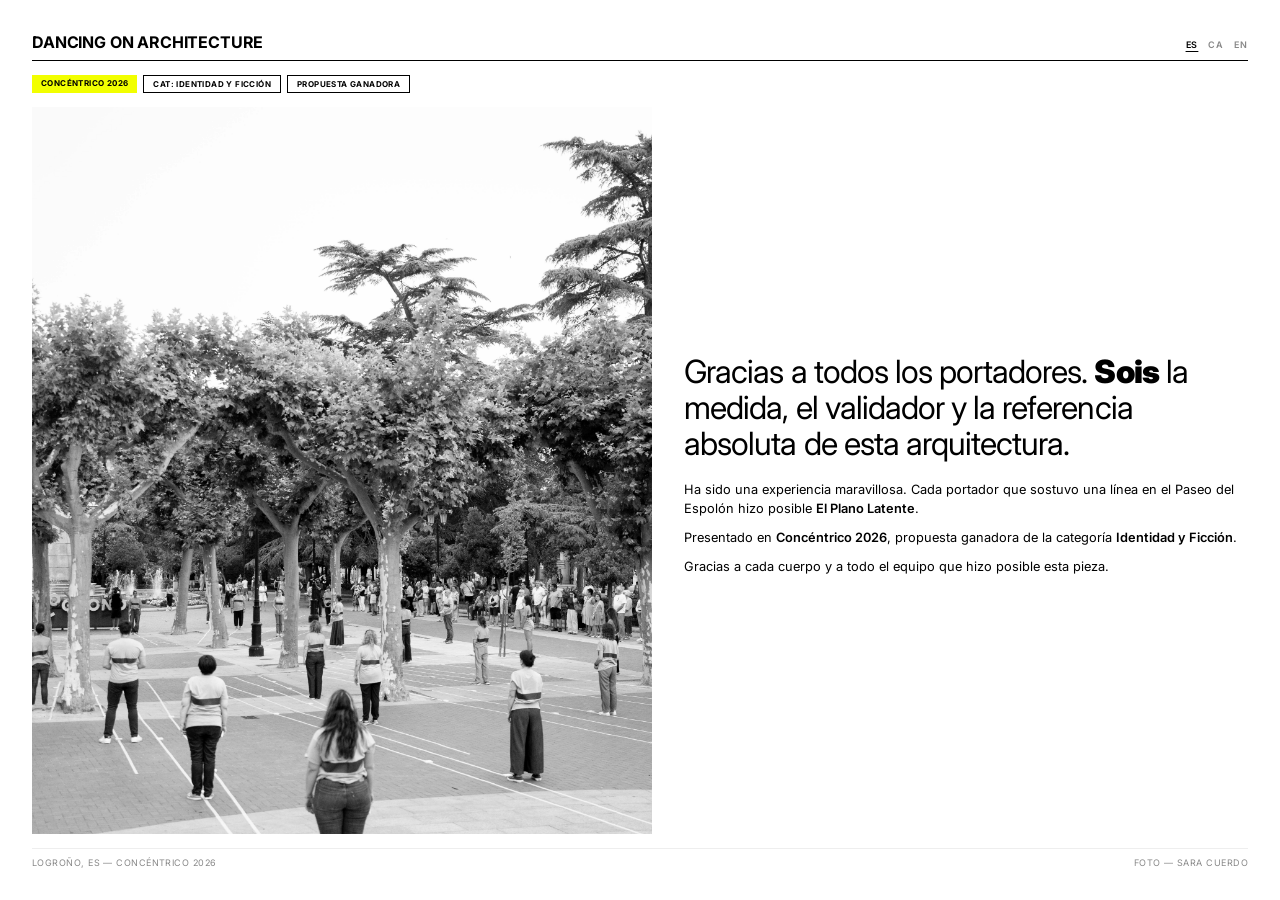
==== commit 1deee24e: "Rename inscripción.html to inscripcion.html" ====
--- a/inscripcion.html
+++ b/inscripcion.html
@@ -1,638 +1,238 @@
 <!DOCTYPE html>
 <html lang="es">
 <head>
-  <meta charset="UTF-8"/>
-  <meta name="viewport" content="width=device-width, initial-scale=1.0"/>
-  <title>EL PLANO LATENTE | Portadores</title>
-  <meta name="description" content="Inscripción — Concéntrico 12 · 20 junio 2026 · Paseo del Espolón, Logroño"/>
-  <script>
-    const APPS_SCRIPT_URL = 'https://script.google.com/macros/s/AKfycbybswPKCXy6CXrxWcbvGqTxbf-0scex8agmrEouH7nGbx5sKmSL0A-WJOlYk0o5Iak/exec';
-    const RESPONSABLE = { nombre:'Marc Zaragoza', org:'Dancing on Architecture', email:'marc.zaragoza@m-i-r-a.com', dir:'Barcelona, España' };
-    const MAX_PLAZAS = 100;
-    const FECHAS_WORKSHOP = '19 y 20 de junio';
-  </script>
-  <link href="https://fonts.googleapis.com/css2?family=Inter:wght@400;500;600;700;900&display=swap" rel="stylesheet">
-  <style>
-    :root {
-      --bg: #ffffff;
-      --black: #000000;
-      --gray: #888888;
-      --accent: #f2ff00;
-      --grid-gap: 16px;
-      --size-title: 15px;
-      --size-meta: 8.5px;
-      --size-body: 13px;
-    }
-
-    *, *::before, *::after { box-sizing: border-box; margin: 0; padding: 0; }
-
-    html, body { height: 100%; }
-    body {
-      background: var(--bg);
-      color: var(--black);
-      font-family: 'Inter', sans-serif;
-      font-size: var(--size-body);
-      line-height: 1.35;
-      padding: 20px 28px;
-      -webkit-font-smoothing: antialiased;
-      min-height: 100vh;
-    }
-
-    .grid {
-      display: grid;
-      grid-template-columns: repeat(12, 1fr);
-      column-gap: var(--grid-gap);
-      max-width: 1400px;
-      margin: 0 auto;
-    }
-
-    /* ── HEADER ── */
-    header {
-      grid-column: 1 / span 12;
-      display: flex;
-      justify-content: space-between;
-      align-items: baseline;
-      margin-bottom: 14px;
-      border-bottom: 1px solid var(--black);
-      padding-bottom: 6px;
-    }
-    header h1 {
-      font-size: var(--size-title);
-      font-weight: 700;
-      text-transform: uppercase;
-      letter-spacing: -0.01em;
-    }
-    header a {
-      font-size: var(--size-meta);
-      font-weight: 600;
-      text-transform: uppercase;
-      letter-spacing: 0.1em;
-      text-decoration: none;
-      color: var(--gray);
-    }
-    header a:hover { color: var(--black); }
-
-    /* ── EVENT META ── */
-    .event-meta {
-      grid-column: 1 / span 12;
-      display: flex;
-      margin-bottom: 14px;
-      border: 1px solid var(--black);
-    }
-    .meta-cell {
-      flex: 1;
-      padding: 8px 12px;
-      border-right: 1px solid var(--black);
-    }
-    .meta-cell:last-child { border-right: none; }
-    .meta-key {
-      font-size: var(--size-meta);
-      font-weight: 700;
-      text-transform: uppercase;
-      color: var(--gray);
-      display: block;
-      margin-bottom: 2px;
-    }
-    .meta-val {
-      font-size: 13px;
-      font-weight: 700;
-      text-transform: uppercase;
-      letter-spacing: -0.01em;
-    }
-
-    /* ── SECTION HEAD ── */
-    .section-head {
-      font-size: var(--size-meta);
-      font-weight: 700;
-      text-transform: uppercase;
-      color: var(--gray);
-      border-top: 1px solid var(--black);
-      padding-top: 8px;
-      margin-bottom: 10px;
-    }
-
-    /* ── TYPE CARDS ── */
-    .type-wrap {
-      grid-column: 1 / span 12;
-      margin-bottom: 14px;
-    }
-    .type-row {
-      display: grid;
-      grid-template-columns: 1fr 1fr;
-      border: 1px solid var(--black);
-    }
-    .type-card {
-      padding: 12px 14px;
-      border-right: 1px solid var(--black);
-      cursor: pointer;
-      transition: background 0.15s;
-    }
-    .type-card:last-child { border-right: none; }
-    .type-card:hover { background: #f8f8f8; }
-    .type-card.sel { background: var(--black); }
-
-    .tc-tag {
-      font-size: var(--size-meta);
-      font-weight: 700;
-      text-transform: uppercase;
-      color: var(--gray);
-      display: block;
-      margin-bottom: 4px;
-    }
-    .tc-name {
-      font-size: 13px;
-      font-weight: 700;
-      text-transform: uppercase;
-      letter-spacing: -0.01em;
-      margin-bottom: 4px;
-    }
-    .type-card.sel .tc-name { color: #fff; }
-    .tc-desc {
-      font-size: 11px;
-      color: var(--gray);
-      line-height: 1.35;
-      margin-bottom: 6px;
-    }
-    .type-card.sel .tc-desc { color: #aaa; }
-    .tc-gift {
-      display: inline-block;
-      background: var(--accent);
-      padding: 1px 6px;
-      font-size: var(--size-meta);
-      font-weight: 700;
-      text-transform: uppercase;
-      letter-spacing: 0.05em;
-      color: var(--black);
-    }
-
-    /* ── FIELDS ── */
-    .form-block {
-      grid-column: 1 / span 12;
-      margin-bottom: 12px;
-    }
-    .fields-row {
-      display: grid;
-      grid-template-columns: 1fr 1fr 1fr;
-      gap: 16px;
-    }
-    .field-label {
-      display: block;
-      font-size: var(--size-meta);
-      font-weight: 700;
-      text-transform: uppercase;
-      color: var(--gray);
-      margin-bottom: 3px;
-    }
-    .field-label .opt { color: var(--gray); font-weight: 400; text-transform: none; letter-spacing: 0; }
-
-    input[type=text], input[type=email], input[type=tel] {
-      width: 100%;
-      background: transparent;
-      border: none;
-      border-bottom: 1px solid var(--black);
-      color: var(--black);
-      font-family: 'Inter', sans-serif;
-      font-size: var(--size-body);
-      font-weight: 400;
-      padding: 5px 0;
-      outline: none;
-    }
-    input::placeholder { color: #ccc; }
-
-    /* ── CONSENT + SUBMIT ── */
-    .bottom-row {
-      grid-column: 1 / span 12;
-      display: grid;
-      grid-template-columns: 1fr auto;
-      gap: 16px;
-      align-items: stretch;
-      margin-bottom: 10px;
-    }
-
-    .consent-wrap {
-      border: 1px solid var(--black);
-      padding: 10px 12px;
-      display: flex;
-      flex-direction: column;
-      justify-content: space-between;
-      gap: 6px;
-    }
-    .consent-text {
-      font-size: 10px;
-      color: var(--gray);
-      line-height: 1.4;
-    }
-    .consent-text a { color: var(--black); text-decoration: underline; cursor: pointer; }
-    .check-row { display: flex; align-items: flex-start; gap: 8px; cursor: pointer; }
-    .check-row input[type=checkbox] { width: 12px; height: 12px; margin-top: 2px; flex-shrink: 0; accent-color: var(--black); cursor: pointer; }
-    .check-text { font-size: 11px; color: var(--black); line-height: 1.35; }
-
-    .submit-wrap {
-      display: flex;
-      flex-direction: column;
-      justify-content: center;
-      align-items: stretch;
-      gap: 6px;
-    }
-    .btn-submit {
-      background: var(--black);
-      border: none;
-      color: #fff;
-      font-family: 'Inter', sans-serif;
-      font-size: var(--size-meta);
-      font-weight: 700;
-      text-transform: uppercase;
-      letter-spacing: 0.05em;
-      padding: 14px 28px;
-      cursor: pointer;
-      transition: background 0.2s;
-      white-space: nowrap;
-    }
-    .btn-submit:hover:not(:disabled) { background: #333; }
-    .btn-submit:disabled { background: #ccc; cursor: not-allowed; }
-    .submit-note {
-      font-size: var(--size-meta);
-      font-weight: 600;
-      text-transform: uppercase;
-      color: var(--gray);
-      text-align: center;
-    }
-
-    /* ── ERR ── */
-    .err {
-      font-size: var(--size-meta);
-      font-weight: 700;
-      text-transform: uppercase;
-      color: #c00;
-      margin-top: 2px;
-      display: none;
-    }
-
-    /* ── STATES ── */
-    #state-sending, #state-ok, #state-error { display: none; }
-    .state-block {
-      grid-column: 1 / span 12;
-      border: 1px solid var(--black);
-      padding: 40px 32px;
-      text-align: center;
-      margin-bottom: 12px;
-    }
-    .state-meta {
-      font-size: var(--size-meta);
-      font-weight: 700;
-      text-transform: uppercase;
-      color: var(--gray);
-      margin-bottom: 10px;
-    }
-    .ok-headline {
-      font-size: clamp(32px, 5vw, 48px);
-      font-weight: 900;
-      letter-spacing: -0.03em;
-      line-height: 0.95;
-      text-transform: uppercase;
-      margin: 18px 0 14px;
-    }
-    .ok-body {
-      font-size: 14px;
-      line-height: 1.7;
-      color: #333;
-      max-width: 520px;
-      margin: 0 auto 20px;
-      font-weight: 400;
-    }
-    .ok-body strong { font-weight: 600; }
-    .ok-meta {
-      font-size: var(--size-meta);
-      font-weight: 700;
-      text-transform: uppercase;
-      color: var(--gray);
-      letter-spacing: 0.1em;
-    }
-    .ws-ok {
-      display: inline-block;
-      background: var(--accent);
-      padding: 4px 12px;
-      font-size: var(--size-meta);
-      font-weight: 700;
-      text-transform: uppercase;
-      letter-spacing: 0.05em;
-      margin-top: 14px;
-    }
-    .spinner {
-      width: 20px; height: 20px;
-      border: 2px solid #eee;
-      border-top-color: var(--black);
-      border-radius: 50%;
-      animation: spin .7s linear infinite;
-      margin: 0 auto 10px;
-    }
-    @keyframes spin { to { transform: rotate(360deg); } }
-
-    /* ── FOOTER ── */
-    footer {
-      grid-column: 1 / span 12;
-      border-top: 1px solid #eee;
-      padding-top: 8px;
-      display: flex;
-      justify-content: space-between;
-      gap: 16px;
-      font-size: var(--size-meta);
-      font-weight: 600;
-      text-transform: uppercase;
-      color: var(--gray);
-      flex-wrap: wrap;
-    }
-    footer a, footer span {
-      color: var(--gray);
-      text-decoration: none;
-      cursor: pointer;
-    }
-    footer a:hover, footer span:hover { color: var(--black); }
-
-    /* ── MODAL ── */
-    .modal-overlay {
-      display: none; position: fixed; inset: 0;
-      background: rgba(0,0,0,.7); z-index: 50;
-      overflow-y: auto; padding: 40px 20px;
-    }
-    .modal-overlay.open { display: flex; align-items: flex-start; justify-content: center; }
-    .modal {
-      background: #fff;
-      max-width: 560px; width: 100%;
-      padding: 32px; margin: auto;
-      position: relative;
-      border: 1px solid var(--black);
-    }
-    .modal-close {
-      position: absolute; top: 12px; right: 12px;
-      font-size: var(--size-meta); font-weight: 700;
-      text-transform: uppercase; cursor: pointer;
-      border: none; border-bottom: 1px solid var(--black);
-      background: none; font-family: 'Inter', sans-serif;
-    }
-    .modal h2 { font-size: var(--size-title); font-weight: 700; text-transform: uppercase; margin-bottom: 16px; letter-spacing: -0.01em; }
-    .modal h3 { font-size: var(--size-meta); font-weight: 700; text-transform: uppercase; color: var(--gray); margin: 14px 0 4px; border-top: 1px solid #eee; padding-top: 8px; }
-    .modal p, .modal li { font-size: 12px; line-height: 1.6; color: #333; }
-    .modal ul { padding-left: 16px; }
-    .modal li { margin-bottom: 2px; }
-    .modal a { color: var(--black); }
-
-    /* ── MOBILE ── */
-    @media (max-width: 900px) {
-      body { padding: 16px; }
-      .grid { display: block; }
-      .event-meta { flex-wrap: wrap; }
-      .meta-cell { flex: 1 1 50%; border-bottom: 1px solid var(--black); }
-      .meta-cell:nth-child(2) { border-right: none; }
-      .meta-cell:last-child { border-bottom: none; flex: 1 1 100%; border-right: none; }
-      .type-row { grid-template-columns: 1fr; }
-      .type-card { border-right: none; border-bottom: 1px solid var(--black); }
-      .type-card:last-child { border-bottom: none; }
-      .fields-row { grid-template-columns: 1fr; gap: 10px; }
-      .bottom-row { grid-template-columns: 1fr; }
-      .submit-wrap { order: -1; }
-      footer { font-size: 8px; }
-    }
-  </style>
+    <meta charset="UTF-8">
+    <meta name="viewport" content="width=device-width, initial-scale=1.0">
+    <title>DANCING ON ARCHITECTURE — Gracias</title>
+    <link href="https://fonts.googleapis.com/css2?family=Inter:wght@400;500;600;700;900&display=swap" rel="stylesheet">
+    <style>
+        :root {
+            --bg: #ffffff;
+            --black: #000000;
+            --gray: #888888;
+            --accent: #f2ff00;
+            --pad: 32px;
+        }
+
+        * { box-sizing: border-box; margin: 0; padding: 0; }
+
+        html, body {
+            height: 100%;
+            overflow: hidden;
+        }
+
+        body {
+            background: var(--bg);
+            color: var(--black);
+            font-family: 'Inter', sans-serif;
+            -webkit-font-smoothing: antialiased;
+        }
+
+        .screen {
+            height: 100dvh;
+            width: 100%;
+            display: flex;
+            flex-direction: column;
+            padding: var(--pad);
+        }
+
+        header {
+            display: flex;
+            justify-content: space-between;
+            align-items: baseline;
+            border-bottom: 1px solid var(--black);
+            padding-bottom: 8px;
+            margin-bottom: 14px;
+            flex-shrink: 0;
+        }
+
+        h1 {
+            font-size: clamp(11px, 1.6vw, 16px);
+            font-weight: 700;
+            text-transform: uppercase;
+            letter-spacing: -0.01em;
+        }
+
+        .lang-switch {
+            font-size: 9px;
+            font-weight: 600;
+            text-transform: uppercase;
+            letter-spacing: 0.1em;
+            display: flex;
+            gap: 10px;
+        }
+
+        .lang-switch span { cursor: pointer; color: var(--gray); transition: 0.2s; }
+        .lang-switch span.active { color: var(--black); text-decoration: underline; text-underline-offset: 3px; }
+
+        .award-row {
+            display: flex;
+            flex-wrap: wrap;
+            gap: 6px;
+            margin-bottom: 14px;
+            flex-shrink: 0;
+        }
+
+        .award-badge {
+            background: var(--accent);
+            padding: 3px 9px;
+            font-size: 8px;
+            font-weight: 700;
+            text-transform: uppercase;
+            letter-spacing: 0.05em;
+        }
+
+        .award-badge.outline {
+            background: transparent;
+            border: 1px solid var(--black);
+        }
+
+        .main {
+            flex: 1;
+            display: grid;
+            grid-template-columns: 1.1fr 1fr;
+            gap: var(--pad);
+            min-height: 0;
+        }
+
+        .hero-image {
+            min-height: 0;
+            overflow: hidden;
+        }
+        .hero-image img {
+            width: 100%;
+            height: 100%;
+            object-fit: cover;
+            display: block;
+            filter: grayscale(100%);
+            transition: filter 0.8s ease;
+        }
+        .hero-image:hover img { filter: grayscale(0%); }
+
+        .content-col {
+            display: flex;
+            flex-direction: column;
+            justify-content: center;
+            min-height: 0;
+            overflow: hidden;
+        }
+
+        .manifesto-text {
+            font-size: clamp(18px, 2.6vw, 32px);
+            font-weight: 400;
+            line-height: 1.12;
+            letter-spacing: -0.03em;
+            margin-bottom: 18px;
+        }
+
+        .manifesto-text strong { font-weight: 900; }
+
+        .description-content p {
+            font-size: clamp(11px, 1vw, 13.5px);
+            line-height: 1.5;
+            margin-bottom: 10px;
+        }
+        .description-content strong { font-weight: 600; }
+
+        footer {
+            flex-shrink: 0;
+            border-top: 1px solid #eee;
+            padding-top: 8px;
+            margin-top: 14px;
+            display: flex;
+            justify-content: space-between;
+            flex-wrap: wrap;
+            gap: 8px;
+        }
+        footer p, footer a {
+            font-size: 9px;
+            text-transform: uppercase;
+            text-decoration: none;
+            color: var(--gray);
+            letter-spacing: 0.05em;
+        }
+        footer a { color: var(--black); }
+
+        .hidden { display: none; }
+
+        @media (max-width: 720px) {
+            :root { --pad: 18px; }
+            .main {
+                grid-template-columns: 1fr;
+                grid-template-rows: 1fr auto;
+            }
+            .hero-image { min-height: 0; }
+            .content-col { justify-content: flex-start; }
+            .manifesto-text { margin-bottom: 10px; }
+            .description-content p:nth-child(n+3) { display: none; }
+            footer { flex-direction: column; gap: 2px; }
+        }
+    </style>
 </head>
 <body>
-<div class="grid">
-
-  <header>
-    <h1>El Plano Latente</h1>
-    <a href="https://dancing-on-architecture.org">Dancing on Architecture</a>
-  </header>
-
-  <div class="event-meta">
-    <div class="meta-cell"><span class="meta-key">Fecha</span><span class="meta-val">20 Jun 2026</span></div>
-    <div class="meta-cell"><span class="meta-key">Hora</span><span class="meta-val">20:00 h</span></div>
-    <div class="meta-cell"><span class="meta-key">Duración</span><span class="meta-val">18'36"</span></div>
-    <div class="meta-cell"><span class="meta-key">Lugar</span><span class="meta-val">Espolón, Logroño</span></div>
-  </div>
-
-  <!-- FORM -->
-  <div id="form-body" style="display:contents">
-
-    <div class="type-wrap">
-      <div class="section-head">Tipo de participación</div>
-      <div class="type-row">
-        <div class="type-card" id="card-ws" onclick="selectType('workshop')">
-          <span class="tc-tag">Con ensayo · 18, 19 y 20 jun</span>
-          <div class="tc-name">Portador Workshop</div>
-          <div class="tc-desc">Tres días de workshop gratuito de movimiento en NAVE 31 con el equipo coreográfico de 18:30 a 20:00</div>
+
+    <div class="screen">
+        <header>
+            <h1>Dancing on Architecture</h1>
+            <nav class="lang-switch">
+                <span onclick="setLang('es')" class="active">ES</span>
+                <span onclick="setLang('ca')">CA</span>
+                <span onclick="setLang('en')">EN</span>
+            </nav>
+        </header>
+
+        <div class="award-row">
+            <div class="award-badge">Concéntrico 2026</div>
+            <div class="award-badge outline">Cat: Identidad y Ficción</div>
+            <div class="award-badge outline">Propuesta ganadora</div>
         </div>
-        <div class="type-card" id="card-dir" onclick="selectType('directo')">
-          <span class="tc-tag">Sin ensayo</span>
-          <div class="tc-name">Portador Directo</div>
-          <div class="tc-desc">Introducción en NAVE 31 el día del evento una hora antes de comenzar de 18:30 a 20:00</div>
+
+        <div class="main">
+            <div class="hero-image">
+                <img src="plano_latente_gracias.jpg" alt="Participantes de El Plano Latente en el Paseo del Espolón, Concéntrico 2026">
+            </div>
+
+            <div class="content-col">
+                <div id="lead-es" class="manifesto-text">Gracias a todos los portadores. <strong>Sois</strong> la medida, el validador y la referencia absoluta de esta arquitectura.</div>
+                <div id="lead-ca" class="manifesto-text hidden">Gràcies a tots els portadors. <strong>Sou</strong> la mesura, el validador i la referència absoluta d'aquesta arquitectura.</div>
+                <div id="lead-en" class="manifesto-text hidden">Thank you to every bearer. <strong>You</strong> are the measure, the validator, and the absolute reference of this architecture.</div>
+
+                <div id="text-es" class="description-content">
+                    <p>Ha sido una experiencia maravillosa. Cada portador que sostuvo una línea en el Paseo del Espolón hizo posible <strong>El Plano Latente</strong>.</p>
+                    <p>Presentado en <strong>Concéntrico 2026</strong>, propuesta ganadora de la categoría <strong>Identidad y Ficción</strong>.</p>
+                    <p>Gracias a cada cuerpo y a todo el equipo que hizo posible esta pieza.</p>
+                </div>
+
+                <div id="text-ca" class="description-content hidden">
+                    <p>Ha estat una experiència meravellosa. Cada portador que va sostenir una línia al Paseo del Espolón va fer possible <strong>El Plano Latente</strong>.</p>
+                    <p>Presentat a <strong>Concéntrico 2026</strong>, proposta guanyadora de la categoria <strong>Identidad y Ficción</strong>.</p>
+                    <p>Gràcies a cada cos i a tot l'equip que va fer possible aquesta peça.</p>
+                </div>
+
+                <div id="text-en" class="description-content hidden">
+                    <p>It has been a wonderful experience. Every bearer who held a line on the Paseo del Espolón made <strong>El Plano Latente</strong> possible.</p>
+                    <p>Presented at <strong>Concéntrico 2026</strong>, winning proposal of the <strong>Identidad y Ficción</strong> category.</p>
+                    <p>Thank you to every body and the whole team that made this piece possible.</p>
+                </div>
+            </div>
         </div>
-      </div>
-      <div class="err" id="err-tipo"></div>
+
+        <footer>
+            <p>Logroño, ES — Concéntrico 2026</p>
+            <p>Foto — Sara Cuerdo</p>
+        </footer>
     </div>
 
-    <div class="form-block">
-      <div class="section-head">Datos</div>
-      <div class="fields-row">
-        <div>
-          <label class="field-label">Nombre completo</label>
-          <input type="text" id="inp-nombre" placeholder="Nombre" autocomplete="name"/>
-          <div class="err" id="err-nombre"></div>
-        </div>
-        <div>
-          <label class="field-label">Email</label>
-          <input type="email" id="inp-email" placeholder="tu@email.com" autocomplete="email"/>
-          <div class="err" id="err-email"></div>
-        </div>
-        <div>
-          <label class="field-label">Teléfono <span class="opt">(opcional)</span></label>
-          <input type="tel" id="inp-tel" placeholder="600 000 000" autocomplete="tel"/>
-        </div>
-      </div>
-      <!-- Honeypot anti-bots: invisible para humanos -->
-      <div style="position:absolute;left:-9999px;top:-9999px;opacity:0;pointer-events:none" aria-hidden="true">
-        <label>Web <input type="text" id="hp-website" tabindex="-1" autocomplete="off"/></label>
-      </div>
-      <div class="err" id="err-contact"></div>
-    </div>
-
-    <div class="bottom-row">
-      <div class="consent-wrap">
-        <p class="consent-text">
-          Datos tratados por <strong id="txt-responsable"></strong>. No se ceden a terceros. Derechos: <strong id="txt-email"></strong>. <a onclick="openModal()">Info completa RGPD</a>
-        </p>
-        <label class="check-row">
-          <input type="checkbox" id="chk-consent" onchange="toggleSubmit()"/>
-          <span class="check-text">Acepto el tratamiento de mis datos para la gestión de la inscripción.</span>
-        </label>
-        <div class="err" id="err-consent"></div>
-      </div>
-      <div class="submit-wrap">
-        <button class="btn-submit" id="btn-submit" onclick="doSubmit()" disabled>Confirmar inscripción</button>
-        <span class="submit-note">Recibirás confirmación por email</span>
-      </div>
-    </div>
-
-  </div>
-
-  <!-- Enviando -->
-  <div id="state-sending">
-    <div class="state-block">
-      <div class="spinner"></div>
-      <div class="state-meta">Registrando…</div>
-    </div>
-  </div>
-
-  <!-- Éxito -->
-  <div id="state-ok">
-    <div class="state-block">
-      <div class="state-meta">Inscripción confirmada</div>
-      <h2 class="ok-headline" id="suc-headline">Gracias</h2>
-      <p class="ok-body" id="suc-body">
-        Gracias por unirte al <strong>Plano Latente</strong>.<br>
-        Actualmente estás en lista de espera porque ya hemos alcanzado el límite de inscritos.<br>
-Si queda alguna plaza libre para participar en la acción<br>
-que dinamizará el Paseo del Espolón, te avisaremos de inmediato.<br><br>
-Te escribiremos por email con cualquier novedad sobre la convocatoria,<br>
-el punto de encuentro y horario exacto del ensayo.
-      </p>
-      <div class="ok-meta">20 Jun 2026 · Espolón, Logroño</div>
-      <div class="ws-ok" id="ws-ok" style="display:none">Workshop: <span id="ws-fechas-ok"></span></div>
-    </div>
-  </div>
-
-  <!-- Error -->
-  <div id="state-error">
-    <div class="state-block">
-      <div class="state-meta">Error</div>
-      <p class="ok-body">Ha ocurrido un error. Por favor, inténtalo de nuevo.</p>
-      <button class="btn-submit" onclick="resetForm()">Reintentar</button>
-    </div>
-  </div>
-
-  <footer>
-    <span>Concéntrico 12 · Logroño 2026</span>
-    <a href="https://dancing-on-architecture.org" target="_blank">Dancing on Architecture</a>
-    <a href="mailto:marc.zaragoza@m-i-r-a.com">marc.zaragoza@m-i-r-a.com</a>
-    <span onclick="openModal()">Protección de datos</span>
-  </footer>
-
-</div>
-
-<!-- MODAL PRIVACIDAD -->
-<div class="modal-overlay" id="modal" onclick="if(event.target.id==='modal')closeModal()">
-  <div class="modal">
-    <button class="modal-close" onclick="closeModal()">[ Cerrar ]</button>
-    <h2>Protección de Datos</h2>
-    <p>RGPD (UE) 2016/679 y LOPDGDD 3/2018:</p>
-    <h3>Responsable</h3><p id="modal-responsable"></p>
-    <h3>Finalidad</h3><p>Gestión de la inscripción en El Plano Latente (Concéntrico 12, 20 junio 2026).</p>
-    <h3>Base legal</h3><p>Consentimiento explícito (art. 6.1.a RGPD). Puede retirarlo en cualquier momento.</p>
-    <h3>Datos tratados</h3>
-    <ul>
-      <li>Nombre completo</li>
-      <li>Email y/o teléfono</li>
-      <li>Tipo de participación</li>
-      <li>Fecha y hora de inscripción</li>
-    </ul>
-    <h3>Destinatarios</h3><p>Google Sheets (Google LLC) bajo Cláusulas Contractuales Tipo UE. No se ceden a terceros con fines comerciales.</p>
-    <h3>Conservación</h3><p>Hasta 30 días tras el evento (20 julio 2026).</p>
-    <h3>Derechos</h3>
-    <ul>
-      <li>Acceso, Rectificación y Supresión</li>
-      <li>Oposición, Portabilidad y Limitación</li>
-    </ul>
-    <p>Escribe a <strong id="modal-email"></strong> — asunto "Derechos RGPD". Reclamaciones: <a href="https://www.aepd.es" target="_blank">AEPD</a>.</p>
-  </div>
-</div>
-
-<script>
-  document.getElementById('txt-responsable').textContent  = RESPONSABLE.org;
-  document.getElementById('txt-email').textContent        = RESPONSABLE.email;
-  document.getElementById('modal-responsable').textContent= RESPONSABLE.nombre+' / '+RESPONSABLE.org+' — '+RESPONSABLE.dir+' — '+RESPONSABLE.email;
-  document.getElementById('modal-email').textContent      = RESPONSABLE.email;
-  document.getElementById('ws-fechas-ok').textContent     = FECHAS_WORKSHOP;
-
-  let tipo = '';
-  const openedAt = Date.now();
-
-  function selectType(t){
-    tipo = t;
-    document.getElementById('card-ws').classList.toggle('sel', t==='workshop');
-    document.getElementById('card-dir').classList.toggle('sel', t==='directo');
-    setErr('err-tipo','');
-  }
-  function toggleSubmit(){
-    document.getElementById('btn-submit').disabled = !document.getElementById('chk-consent').checked;
-  }
-  function setErr(id,msg){
-    const e = document.getElementById(id);
-    if(!e) return;
-    e.textContent = msg;
-    e.style.display = msg ? 'block' : 'none';
-  }
-  function showState(s){
-    document.getElementById('form-body').style.display = s==='form' ? 'contents' : 'none';
-    ['state-sending','state-ok','state-error'].forEach(id => {
-      document.getElementById(id).style.display = id===s ? 'contents' : 'none';
-    });
-  }
-  function resetForm(){ showState('form'); }
-
-  function validate(){
-    let ok = true;
-    if(!tipo){ setErr('err-tipo','Elige cómo quieres participar'); ok=false; } else setErr('err-tipo','');
-    const nombre = document.getElementById('inp-nombre').value.trim();
-    if(!nombre){ setErr('err-nombre','Requerido'); ok=false; } else setErr('err-nombre','');
-    const email = document.getElementById('inp-email').value.trim();
-    const tel = document.getElementById('inp-tel').value.trim();
-    setErr('err-email',''); setErr('err-contact','');
-    if(!email && !tel){ setErr('err-contact','Introduce email o teléfono'); ok=false; }
-    else if(email && !/\S+@\S+\.\S+/.test(email)){ setErr('err-email','Email no válido'); ok=false; }
-    if(!document.getElementById('chk-consent').checked){ setErr('err-consent','Requerido'); ok=false; } else setErr('err-consent','');
-    return ok;
-  }
-
-  async function doSubmit(){
-    if(!validate()){
-      const e = document.querySelector('.err[style*="block"]');
-      if(e) e.scrollIntoView({behavior:'smooth',block:'center'});
-      return;
-    }
-    showState('state-sending');
-    const payload = {
-      nombre: document.getElementById('inp-nombre').value.trim(),
-      email: document.getElementById('inp-email').value.trim(),
-      telefono: document.getElementById('inp-tel').value.trim(),
-      tipo, consentimiento: true,
-      ts: new Date().toISOString(),
-      hp: document.getElementById('hp-website').value,
-      elapsed: Date.now() - openedAt
-    };
-    try{
-      const data = await (await fetch(APPS_SCRIPT_URL, { method:'POST', body: JSON.stringify(payload) })).json();
-      if(data.ok){
-        const first = payload.nombre.split(' ')[0];
-        if(data.updated){
-          document.getElementById('suc-headline').textContent = 'Datos actualizados, ' + first;
-          document.getElementById('suc-body').innerHTML =
-            'Tu inscripción se ha actualizado correctamente.<br>' +
-            'Nos vemos el 20 de junio en el Paseo del Espolón.';
-        } else {
-          document.getElementById('suc-headline').textContent = 'Gracias, ' + first;
-        }
-        if(tipo === 'workshop') document.getElementById('ws-ok').style.display = 'inline-block';
-        showState('state-ok');
-        window.scrollTo({ top:0, behavior:'smooth' });
-      } else {
-        showState('state-error');
-      }
-    } catch {
-      showState('state-error');
-    }
-  }
-
-  function openModal(){ document.getElementById('modal').classList.add('open'); }
-  function closeModal(){ document.getElementById('modal').classList.remove('open'); }
-</script>
+    <script>
+        function setLang(lang) {
+            document.querySelectorAll('[id^="lead-"], [id^="text-"]').forEach(el => el.classList.add('hidden'));
+            document.querySelectorAll('.lang-switch span').forEach(s => s.classList.remove('active'));
+
+            document.getElementById('lead-' + lang).classList.remove('hidden');
+            document.getElementById('text-' + lang).classList.remove('hidden');
+
+            event.target.classList.add('active');
+        }
+    </script>
 </body>
 </html>
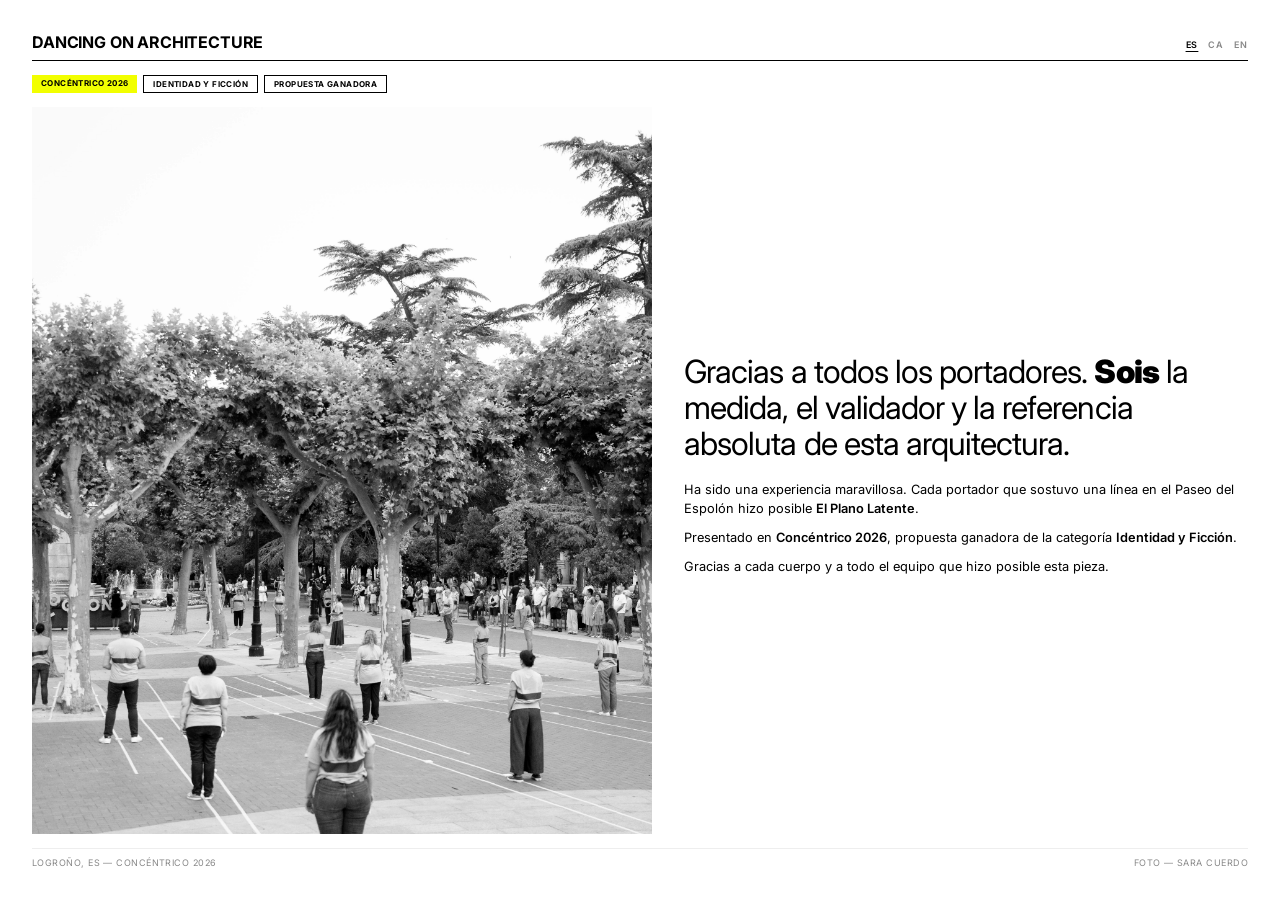
==== commit 899f8937: "Update inscripcion.html" ====
--- a/inscripcion.html
+++ b/inscripcion.html
@@ -183,7 +183,7 @@
 
         <div class="award-row">
             <div class="award-badge">Concéntrico 2026</div>
-            <div class="award-badge outline">Cat: Identidad y Ficción</div>
+            <div class="award-badge outline">Identidad y Ficción</div>
             <div class="award-badge outline">Propuesta ganadora</div>
         </div>
 
